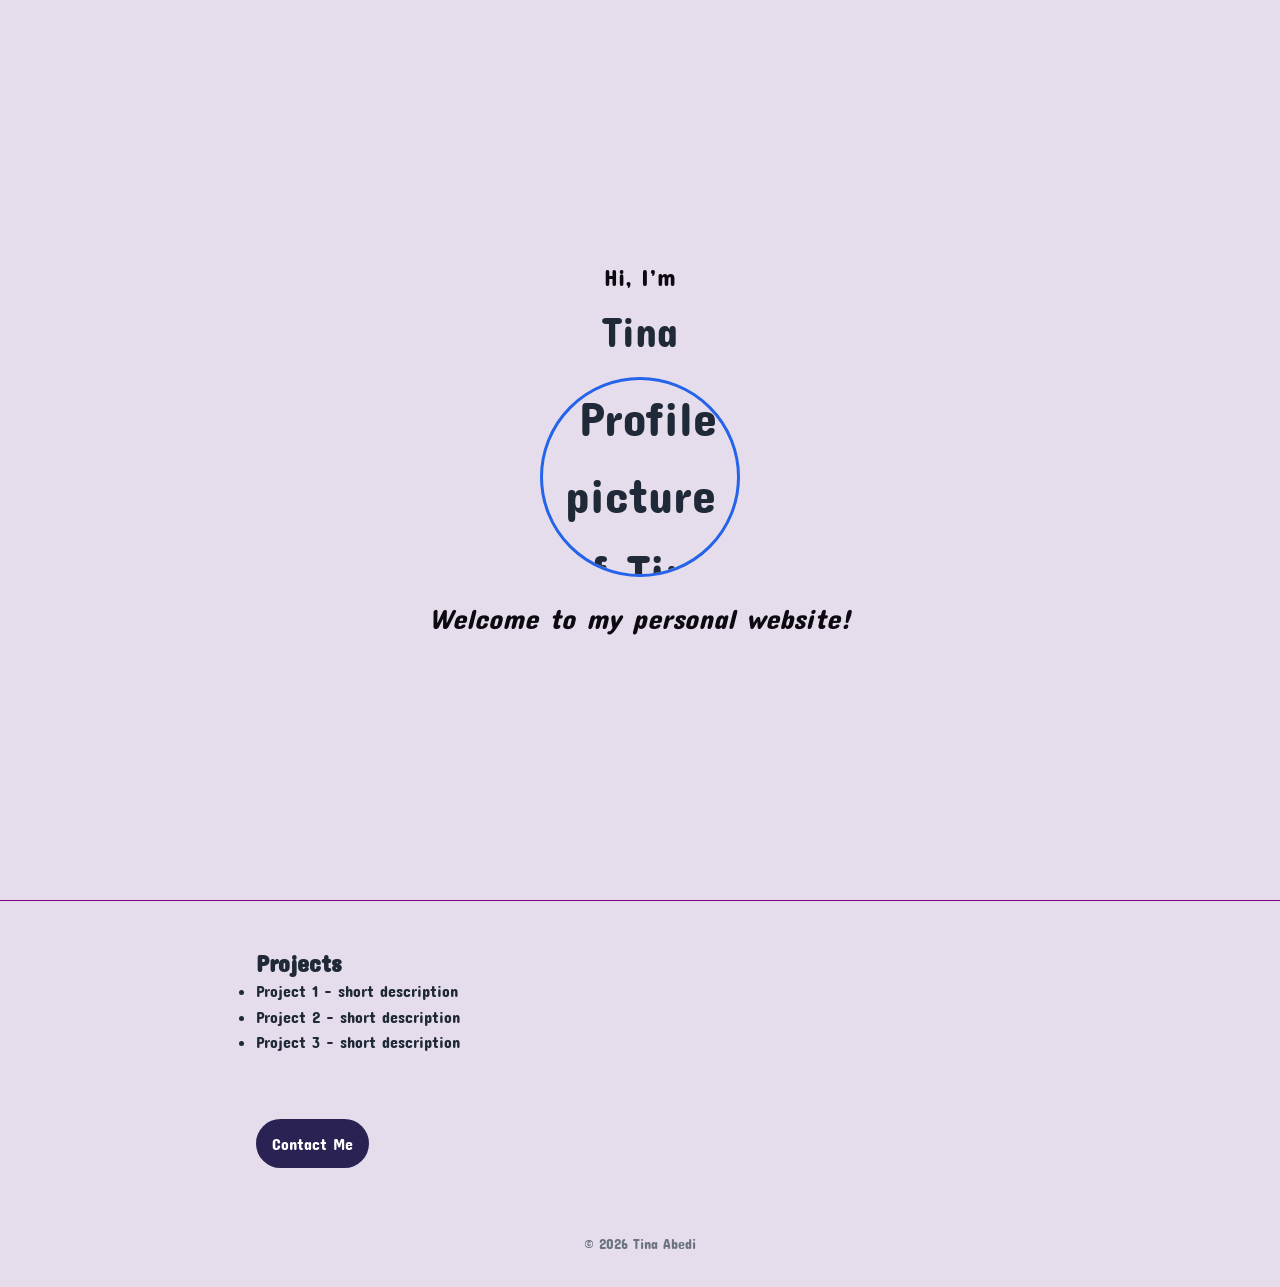
==== index.html @ 7f7a317a "Update index.html" ====
<!DOCTYPE html>
<html lang="en">
<head>
  <meta charset="UTF-8" />
  <title>Tina Abedi | Portfolio</title>

  <!-- CSS -->
  <link rel="stylesheet" href="style.css">

  <!-- Google Font -->
  <link rel="preconnect" href="https://fonts.googleapis.com">
  <link rel="preconnect" href="https://fonts.gstatic.com" crossorigin>
  <link href="https://fonts.googleapis.com/css2?family=Concert+One&display=swap" rel="stylesheet">
</head>

<body>

  <!-- HERO / INTRO -->
  <header class="site-header">
  <p class="intro">Hi, I’m</p>
  <h1>Tina</h1>
    <img src="images/Headshot.JPG" alt="Profile picture of Tina" class="profile-img">
  <p class="tagline">Welcome to my personal website!</p>
</header>


  <!-- MAIN CONTENT -->
  <main>

    <!-- PROJECTS -->
    <section id="projects">
      <h2>Projects</h2>
      <ul>
        <li>Project 1 – short description</li>
        <li>Project 2 – short description</li>
        <li>Project 3 – short description</li>
      </ul>
    </section>

    <section id="contact">
      <a href="mailto:tinaabedi@g.ucla.edu" class="email-button">
   Contact Me
 </a>

    </section>

  </main>

  <!-- FOOTER -->
  <footer class="site-footer">
    <p>© 2026 Tina Abedi</p>
  </footer>

</body>
</html>
---- style.css ----
:root {
  --bg: #E5DDEB;
  --text: #1f2937;
  --muted: #6b7280;
  --card: #ffffff;
  --accent: #2563eb;
}

* { box-sizing: border-box; margin: 0; padding: 0; }

body {
  font-family: "Concert One", sans-serif;
  font-weight: 400;
  font-style: normal;

  background: var(--bg);
  color: var(--text);
  line-height: 1.6;
}

.site-header {
  outline: 1px solid purple;
  min-height: 100vh;     
  display: flex;
  flex-direction: column;
  justify-content: center;
  align-items: center;
  font-size: clamp(2.2rem, 4.5vw, 3rem);
  font-weight: 400;

  text-align: center;       
  padding: 0 1rem;
  margin-bottom: 3rem;
}

.site-header .intro {
  font-size: 1.5rem;
  color: #0D0910;
  margin-bottom: 0.2rem;
}

.site-header h1 {
  font-size: clamp(2rem, 4vw, 2.6rem);
  font-weight: 400;
  margin-bottom: 0.3rem;
}

.site-header .tagline {
  font-size: 1.75rem;
  color: #0D0910;
  font-style: italic;
}

.profile-img {
  height: 200px;          
  width: 200px;              
  border-radius: 50%;       
  object-fit: cover;   
  border: 3px solid var(--accent); 
  margin: 1rem 0;         
}

@media (max-width: 600px) {
  .profile-img {
    height: 120px;
    width: 120px;
  }
}

.site-header p.intro,
.site-header h1,
.site-header p.tagline {
  margin: 0.25rem 0;
}



main {
  max-width: 800px;
  margin: auto;
  padding: 0 1rem;
}

section {
  margin-bottom: 3rem;
}

h1, h2, h3 {
  line-height: 1.25;
}

.project {
  background: var(--card);
  padding: 1.5rem;
  border-radius: 10px;
  margin-bottom: 1.5rem;
  box-shadow: 0 2px 8px rgba(0,0,0,0.05);
}

.project a {
  color: var(--accent);
  text-decoration: none;
  font-weight: 500;
}

.tech {
  color: var(--muted);
  font-size: 0.9rem;
}

.site-footer {
  text-align: center;
  color: var(--muted);
  font-size: 0.9rem;
  margin: 4rem auto 2rem;
}

.email-button {
  display: inline-block;
  margin-top: 1rem;
  padding: 0.75rem 1rem;

  background-color: #292253;
  color: white;

  border-radius: 999px;
  font-size: 1rem;
  text-decoration: none;

  cursor: pointer;
}

.email-button:hover {
  background-color: #786CC1;
}
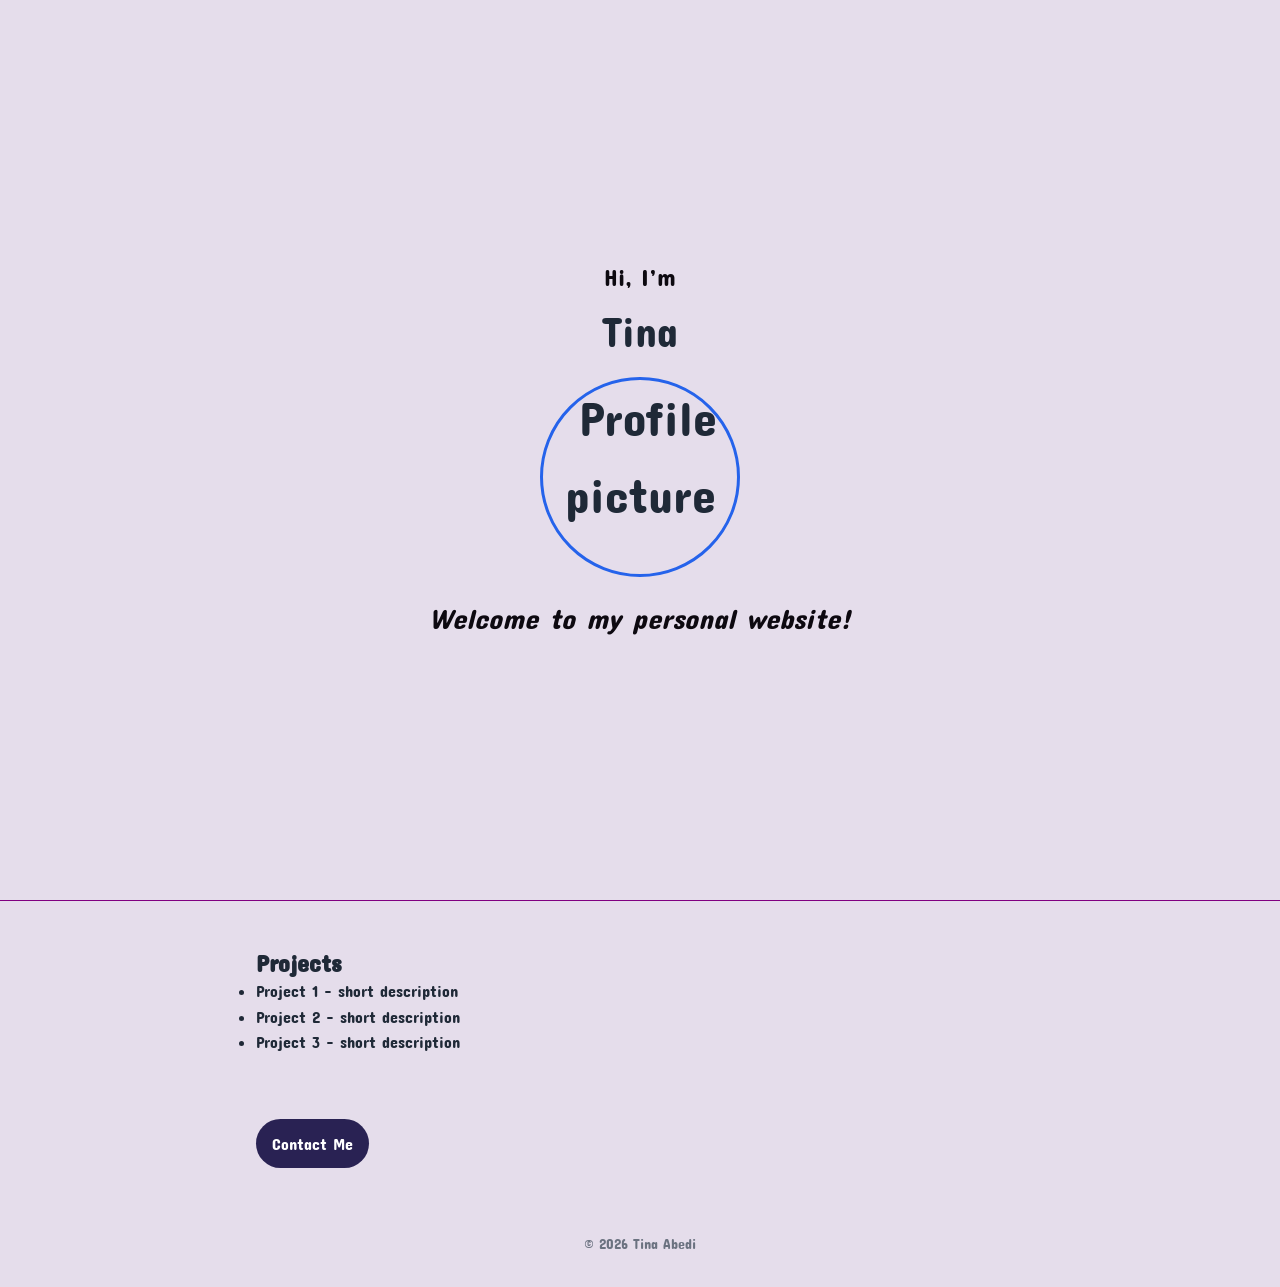
==== commit a04b1980: "Update index.html" ====
--- a/index.html
+++ b/index.html
@@ -19,7 +19,7 @@
   <header class="site-header">
   <p class="intro">Hi, I’m</p>
   <h1>Tina</h1>
-    <img src="images/Headshot.JPG" alt="Profile picture of Tina" class="profile-img">
+    <img src="images/Headshot.JPG" alt="Profile picture" class="profile-img">
   <p class="tagline">Welcome to my personal website!</p>
 </header>
 
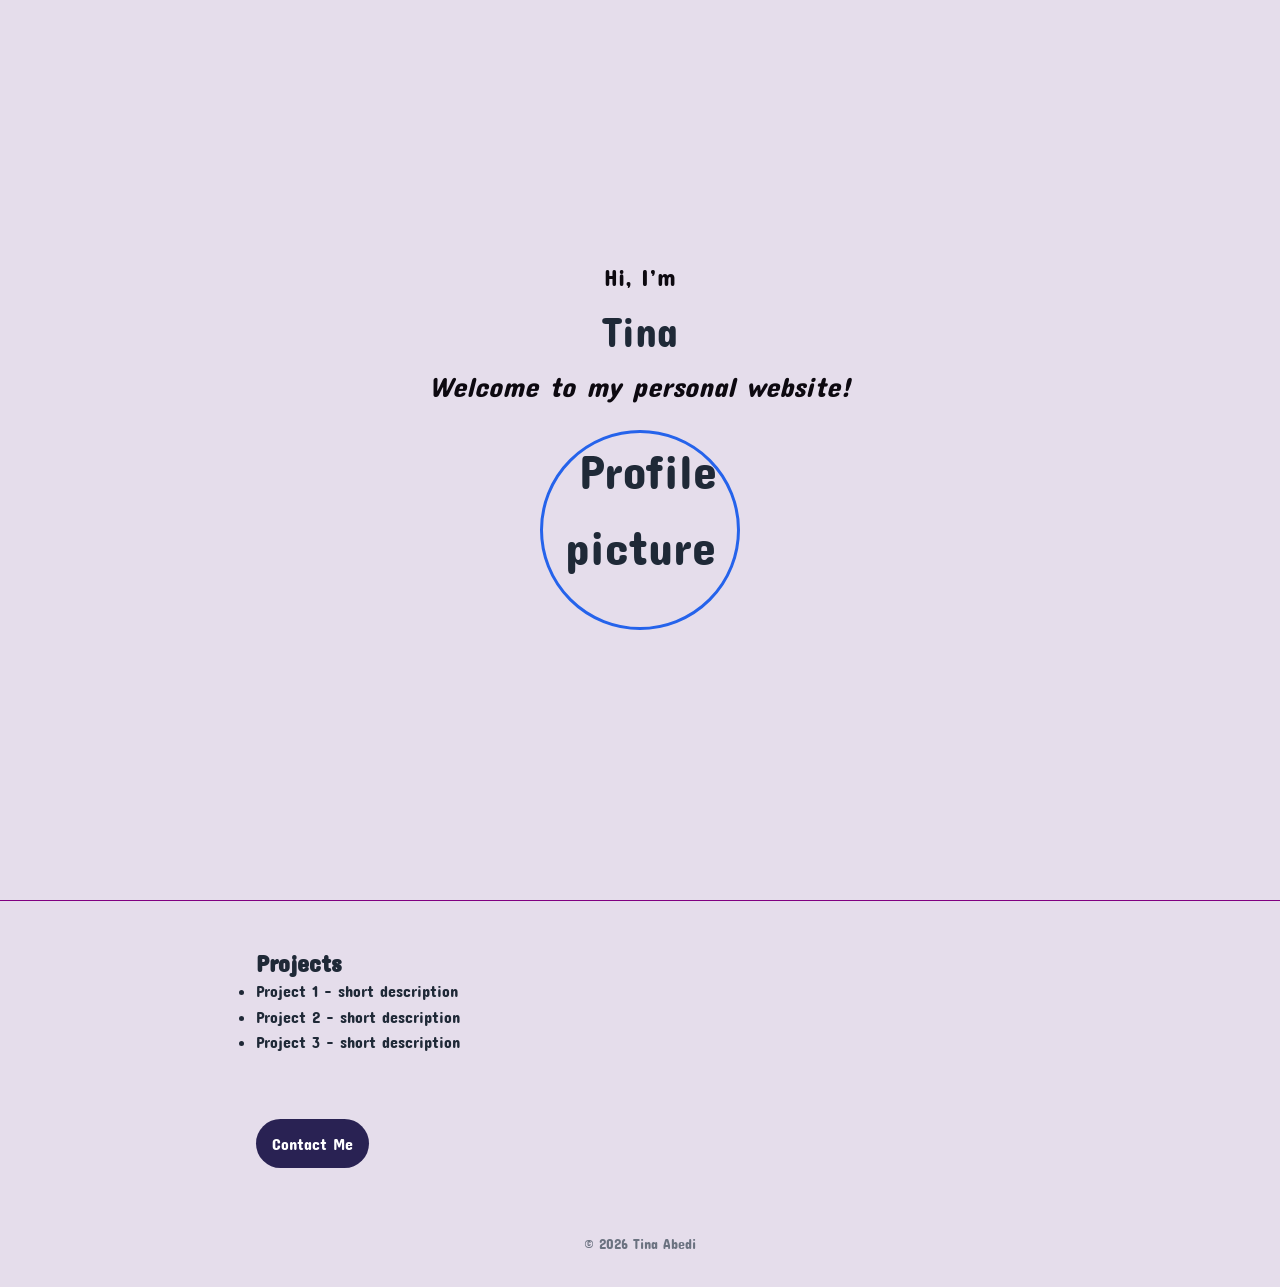
==== commit 8695c3a4: "Update index.html" ====
--- a/index.html
+++ b/index.html
@@ -19,8 +19,8 @@
   <header class="site-header">
   <p class="intro">Hi, I’m</p>
   <h1>Tina</h1>
+  <p class="tagline">Welcome to my personal website!</p>
     <img src="images/Headshot.JPG" alt="Profile picture" class="profile-img">
-  <p class="tagline">Welcome to my personal website!</p>
 </header>
 
 
--- a/style.css
+++ b/style.css
@@ -51,13 +51,15 @@
   font-style: italic;
 }
 
+
 .profile-img {
-  height: 200px;          
-  width: 200px;              
-  border-radius: 50%;       
-  object-fit: cover;   
-  border: 3px solid var(--accent); 
-  margin: 1rem 0;         
+  display: block;
+  margin: 1rem auto;     /* centers the image */
+  height: 200px;         /* adjust size to fit your header */
+  width: 200px;          /* square shape */
+  border-radius: 50%;    /* makes it circular */
+  object-fit: cover;     /* crops properly if image isn’t square */
+  border: 3px solid #2563eb; /* optional accent border */
 }
 
 @media (max-width: 600px) {
@@ -66,6 +68,7 @@
     width: 120px;
   }
 }
+
 
 .site-header p.intro,
 .site-header h1,
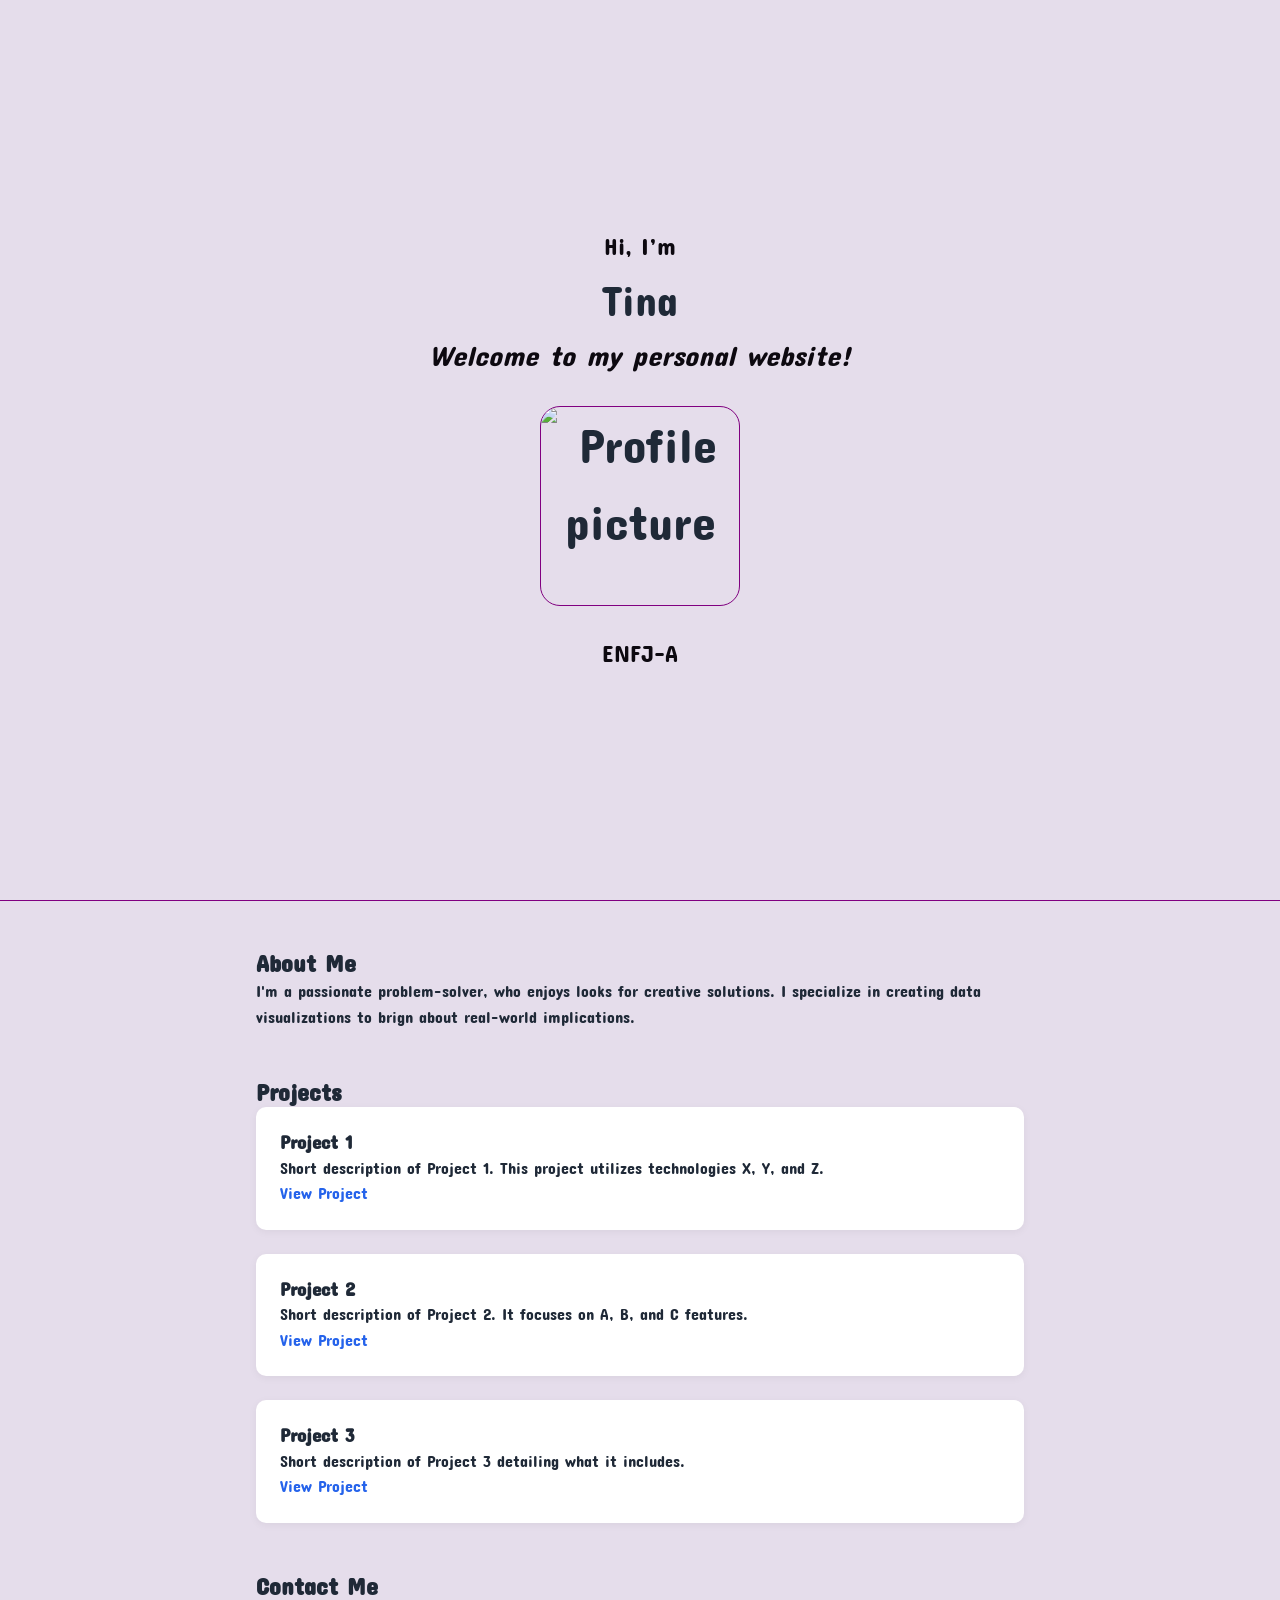
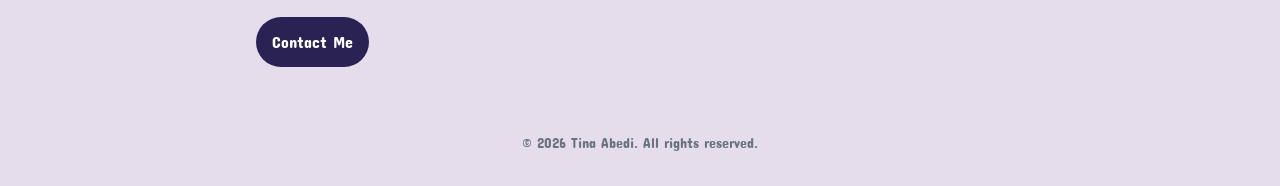
==== commit 17ea4e27: "Update index.html" ====
--- a/index.html
+++ b/index.html
@@ -1,55 +1,70 @@
 <!DOCTYPE html>
 <html lang="en">
 <head>
-  <meta charset="UTF-8" />
-  <title>Tina Abedi | Portfolio</title>
+    <meta charset="UTF-8" />
+    <title>Tina Abedi | Portfolio</title>
 
-  <!-- CSS -->
-  <link rel="stylesheet" href="style.css">
+    <!-- CSS -->
+    <link rel="stylesheet" href="style.css">
 
-  <!-- Google Font -->
-  <link rel="preconnect" href="https://fonts.googleapis.com">
-  <link rel="preconnect" href="https://fonts.gstatic.com" crossorigin>
-  <link href="https://fonts.googleapis.com/css2?family=Concert+One&display=swap" rel="stylesheet">
+    <!-- Google Font -->
+    <link rel="preconnect" href="https://fonts.googleapis.com">
+    <link rel="preconnect" href="https://fonts.gstatic.com" crossorigin>
+    <link href="https://fonts.googleapis.com/css2?family=Concert+One&display=swap" rel="stylesheet">
 </head>
 
 <body>
 
-  <!-- HERO / INTRO -->
-  <header class="site-header">
-  <p class="intro">Hi, I’m</p>
-  <h1>Tina</h1>
-  <p class="tagline">Welcome to my personal website!</p>
-    <img src="images/Headshot.JPG" alt="Profile picture" class="profile-img">
-</header>
+    <!-- HERO / INTRO -->
+    <header class="site-header">
+        <p class="intro">Hi, I’m</p>
+        <h1>Tina</h1>
+        <p class="tagline">Welcome to my personal website!</p>
+        <img src="images/Headshot.JPG" alt="Profile picture" class="profile-img">
+        <p class="intro">ENFJ-A</p>
+    </header>
 
+    <!-- MAIN CONTENT -->
+    <main>
 
-  <!-- MAIN CONTENT -->
-  <main>
+        <!-- ABOUT ME -->
+        <section id="about">
+            <h2>About Me</h2>
+            <p>I'm a passionate problem-solver, who enjoys looks for creative solutions. I specialize in creating data visualizations to brign about real-world implications.</p>
+        </section>
 
-    <!-- PROJECTS -->
-    <section id="projects">
-      <h2>Projects</h2>
-      <ul>
-        <li>Project 1 – short description</li>
-        <li>Project 2 – short description</li>
-        <li>Project 3 – short description</li>
-      </ul>
-    </section>
+        <!-- PROJECTS -->
+        <section id="projects">
+            <h2>Projects</h2>
+            <div class="project">
+                <h3>Project 1</h3>
+                <p>Short description of Project 1. This project utilizes technologies X, Y, and Z.</p>
+                <a href="link_to_project1" target="_blank">View Project</a> <!-- Replace with actual link -->
+            </div>
+            <div class="project">
+                <h3>Project 2</h3>
+                <p>Short description of Project 2. It focuses on A, B, and C features.</p>
+                <a href="link_to_project2" target="_blank">View Project</a> <!-- Replace with actual link -->
+            </div>
+            <div class="project">
+                <h3>Project 3</h3>
+                <p>Short description of Project 3 detailing what it includes.</p>
+                <a href="link_to_project3" target="_blank">View Project</a> <!-- Replace with actual link -->
+            </div>
+        </section>
 
-    <section id="contact">
-      <a href="mailto:tinaabedi@g.ucla.edu" class="email-button">
-   Contact Me
- </a>
+        <!-- CONTACT -->
+        <section id="contact">
+            <h2>Contact Me</h2>
+            <a href="mailto:tinaabedi@g.ucla.edu" class="email-button">Contact Me</a>
+        </section>
 
-    </section>
+    </main>
 
-  </main>
-
-  <!-- FOOTER -->
-  <footer class="site-footer">
-    <p>© 2026 Tina Abedi</p>
-  </footer>
+    <!-- FOOTER -->
+    <footer class="site-footer">
+        <p>© 2026 Tina Abedi. All rights reserved.</p>
+    </footer>
 
 </body>
 </html>
--- a/style.css
+++ b/style.css
@@ -54,12 +54,13 @@
 
 .profile-img {
   display: block;
-  margin: 1rem auto;     /* centers the image */
+  margin: 1.5rem auto;     /* centers the image */
   height: 200px;         /* adjust size to fit your header */
   width: 200px;          /* square shape */
-  border-radius: 50%;    /* makes it circular */
+  border-radius: 10%;    /* makes it circular */
   object-fit: cover;     /* crops properly if image isn’t square */
-  border: 3px solid #2563eb; /* optional accent border */
+  object-position: center 25%;
+  border: 1px solid purple; /* optional accent border */
 }
 
 @media (max-width: 600px) {
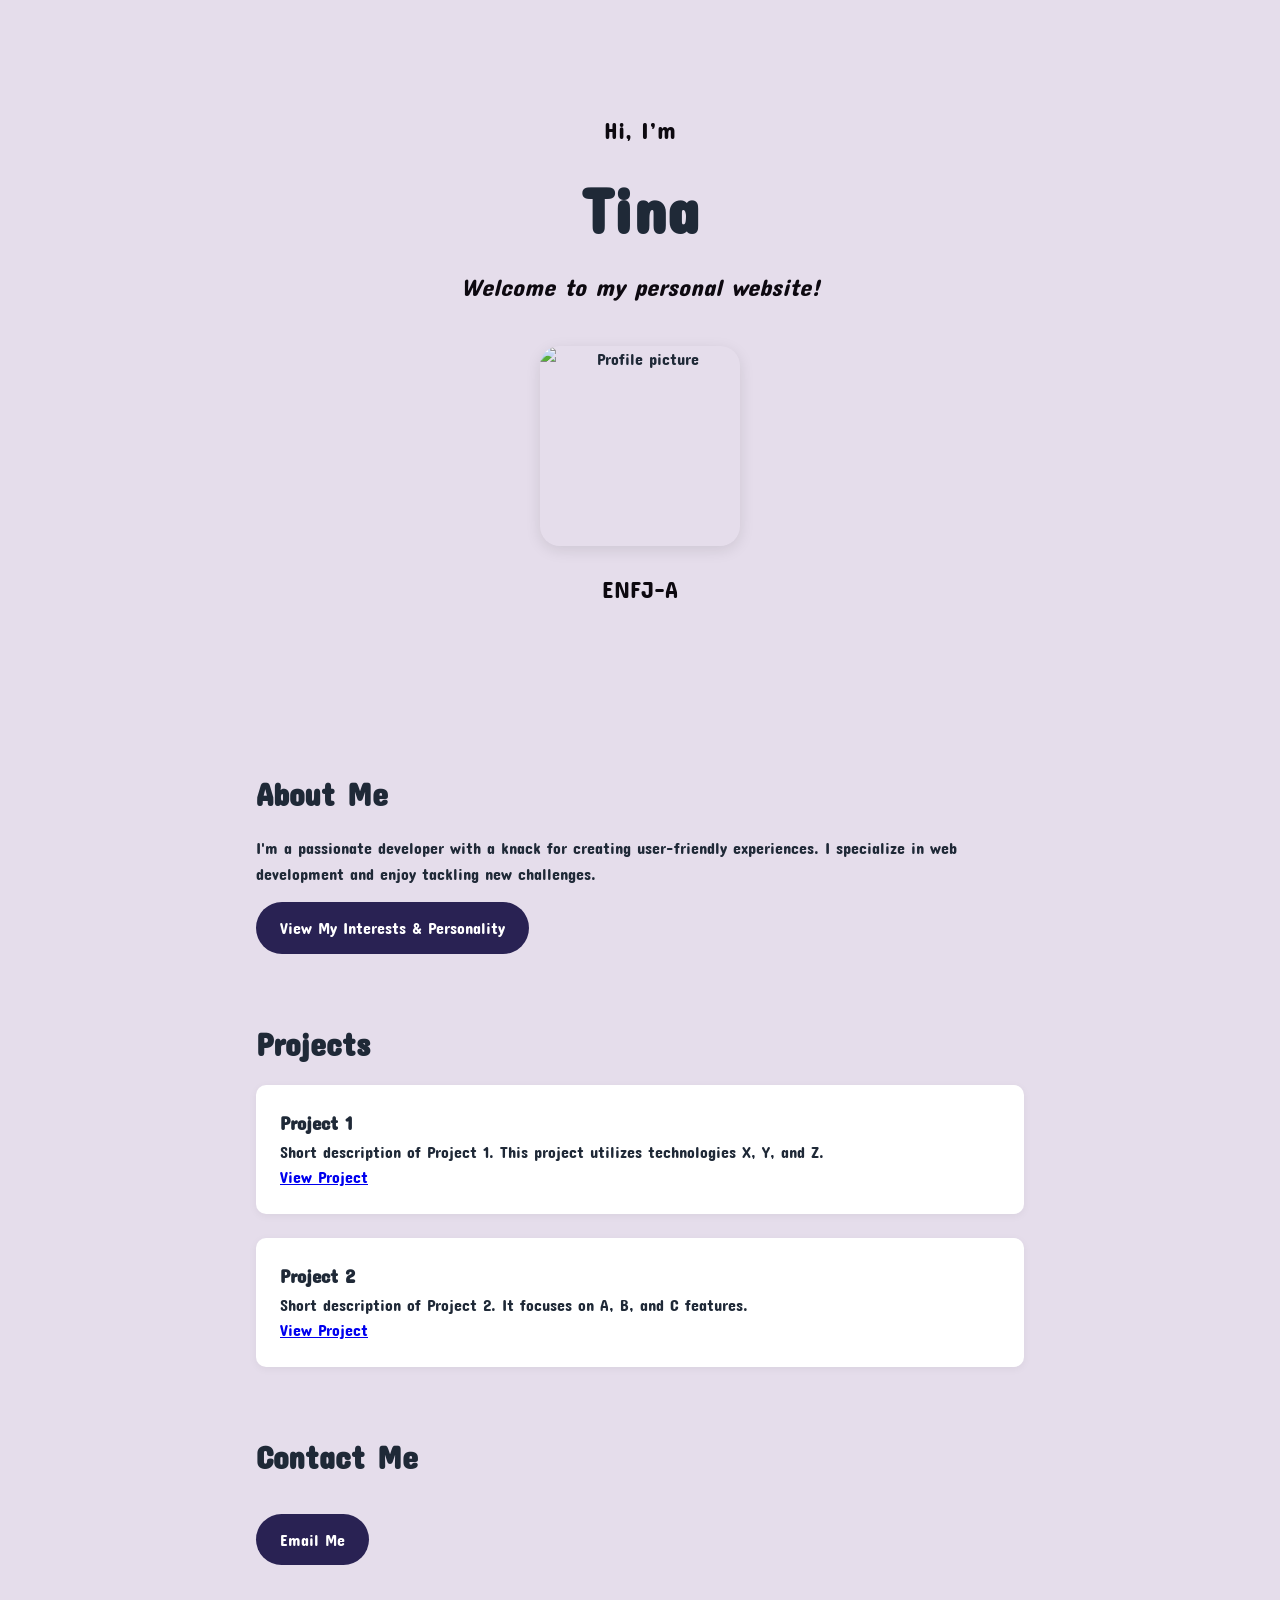
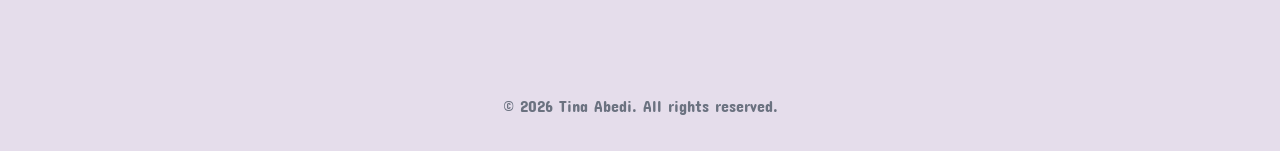
==== commit 7bbbec00: "Update index.html" ====
--- a/index.html
+++ b/index.html
@@ -2,20 +2,15 @@
 <html lang="en">
 <head>
     <meta charset="UTF-8" />
+    <meta name="viewport" content="width=device-width, initial-scale=1.0">
     <title>Tina Abedi | Portfolio</title>
-
-    <!-- CSS -->
     <link rel="stylesheet" href="style.css">
-
-    <!-- Google Font -->
     <link rel="preconnect" href="https://fonts.googleapis.com">
     <link rel="preconnect" href="https://fonts.gstatic.com" crossorigin>
     <link href="https://fonts.googleapis.com/css2?family=Concert+One&display=swap" rel="stylesheet">
 </head>
-
 <body>
 
-    <!-- HERO / INTRO -->
     <header class="site-header">
         <p class="intro">Hi, I’m</p>
         <h1>Tina</h1>
@@ -24,44 +19,33 @@
         <p class="intro">ENFJ-A</p>
     </header>
 
-    <!-- MAIN CONTENT -->
     <main>
-
-        <!-- ABOUT ME -->
         <section id="about">
             <h2>About Me</h2>
-            <p>I'm a passionate problem-solver, who enjoys looks for creative solutions. I specialize in creating data visualizations to brign about real-world implications.</p>
+            <p>I'm a passionate developer with a knack for creating user-friendly experiences. I specialize in web development and enjoy tackling new challenges.</p>
+            <a href="about.html" class="email-button">View My Interests & Personality</a>
         </section>
 
-        <!-- PROJECTS -->
         <section id="projects">
             <h2>Projects</h2>
             <div class="project">
                 <h3>Project 1</h3>
                 <p>Short description of Project 1. This project utilizes technologies X, Y, and Z.</p>
-                <a href="link_to_project1" target="_blank">View Project</a> <!-- Replace with actual link -->
+                <a href="#" target="_blank">View Project</a>
             </div>
             <div class="project">
                 <h3>Project 2</h3>
                 <p>Short description of Project 2. It focuses on A, B, and C features.</p>
-                <a href="link_to_project2" target="_blank">View Project</a> <!-- Replace with actual link -->
-            </div>
-            <div class="project">
-                <h3>Project 3</h3>
-                <p>Short description of Project 3 detailing what it includes.</p>
-                <a href="link_to_project3" target="_blank">View Project</a> <!-- Replace with actual link -->
+                <a href="#" target="_blank">View Project</a>
             </div>
         </section>
 
-        <!-- CONTACT -->
         <section id="contact">
             <h2>Contact Me</h2>
-            <a href="mailto:tinaabedi@g.ucla.edu" class="email-button">Contact Me</a>
+            <a href="mailto:tinaabedi@g.ucla.edu" class="email-button">Email Me</a>
         </section>
-
     </main>
 
-    <!-- FOOTER -->
     <footer class="site-footer">
         <p>© 2026 Tina Abedi. All rights reserved.</p>
     </footer>
--- a/style.css
+++ b/style.css
@@ -10,75 +10,59 @@
 
 body {
   font-family: "Concert One", sans-serif;
-  font-weight: 400;
-  font-style: normal;
-
   background: var(--bg);
   color: var(--text);
   line-height: 1.6;
 }
 
+/* HEADER & CENTERING */
 .site-header {
-  outline: 1px solid purple;
-  min-height: 100vh;     
+  min-height: 80vh;     
   display: flex;
   flex-direction: column;
   justify-content: center;
-  align-items: center;
-  font-size: clamp(2.2rem, 4.5vw, 3rem);
-  font-weight: 400;
-
+  align-items: center; /* Centers items horizontally */
   text-align: center;       
-  padding: 0 1rem;
+  padding: 2rem 1rem;
   margin-bottom: 3rem;
 }
 
-.site-header .intro {
-  font-size: 1.5rem;
-  color: #0D0910;
-  margin-bottom: 0.2rem;
-}
-
-.site-header h1 {
-  font-size: clamp(2rem, 4vw, 2.6rem);
-  font-weight: 400;
-  margin-bottom: 0.3rem;
-}
-
-.site-header .tagline {
-  font-size: 1.75rem;
-  color: #0D0910;
-  font-style: italic;
-}
-
-
 .profile-img {
   display: block;
-  margin: 1.5rem auto;     /* centers the image */
-  height: 200px;         /* adjust size to fit your header */
-  width: 200px;          /* square shape */
-  border-radius: 10%;    /* makes it circular */
-  object-fit: cover;     /* crops properly if image isn’t square */
-  object-position: center 25%;
-  border: 1px solid purple; /* optional accent border */
+  width: 200px;
+  height: 200px;
+  object-fit: cover; /* Keeps photo from stretching */
+  margin: 1.5rem auto; /* Top/Bottom margin 1.5rem, Left/Right Auto */
+  border-radius: 20px;
+  box-shadow: 0 4px 15px rgba(0,0,0,0.1);
 }
 
 @media (max-width: 600px) {
   .profile-img {
-    height: 120px;
-    width: 120px;
+    height: 150px;
+    width: 150px;
   }
 }
 
-
-.site-header p.intro,
-.site-header h1,
-.site-header p.tagline {
-  margin: 0.25rem 0;
+/* TYPOGRAPHY */
+.site-header .intro {
+  font-size: 1.5rem;
+  color: #0D0910;
 }
 
+.site-header h1 {
+  font-size: clamp(2.5rem, 6vw, 4rem);
+  margin: 0.5rem 0;
+}
 
+.site-header .tagline {
+  font-size: 1.5rem;
+  color: #0D0910;
+  font-style: italic;
+  margin-bottom: 1rem;
+}
 
+/* MAIN CONTENT */
 main {
   max-width: 800px;
   margin: auto;
@@ -86,11 +70,12 @@
 }
 
 section {
-  margin-bottom: 3rem;
+  margin-bottom: 4rem;
 }
 
-h1, h2, h3 {
-  line-height: 1.25;
+h2 {
+  margin-bottom: 1rem;
+  font-size: 2rem;
 }
 
 .project {
@@ -101,41 +86,25 @@
   box-shadow: 0 2px 8px rgba(0,0,0,0.05);
 }
 
-.project a {
-  color: var(--accent);
+/* BUTTONS */
+.email-button {
+  display: inline-block;
+  margin-top: 1rem;
+  padding: 0.8rem 1.5rem;
+  background-color: #292253;
+  color: white;
+  border-radius: 999px;
   text-decoration: none;
-  font-weight: 500;
+  transition: all 0.3s ease;
 }
 
-.tech {
-  color: var(--muted);
-  font-size: 0.9rem;
+.email-button:hover {
+  background-color: #786CC1;
+  transform: translateY(-2px);
 }
 
 .site-footer {
   text-align: center;
   color: var(--muted);
-  font-size: 0.9rem;
-  margin: 4rem auto 2rem;
+  padding: 4rem 0 2rem;
 }
-
-.email-button {
-  display: inline-block;
-  margin-top: 1rem;
-  padding: 0.75rem 1rem;
-
-  background-color: #292253;
-  color: white;
-
-  border-radius: 999px;
-  font-size: 1rem;
-  text-decoration: none;
-
-  cursor: pointer;
-}
-
-.email-button:hover {
-  background-color: #786CC1;
-}
-
-
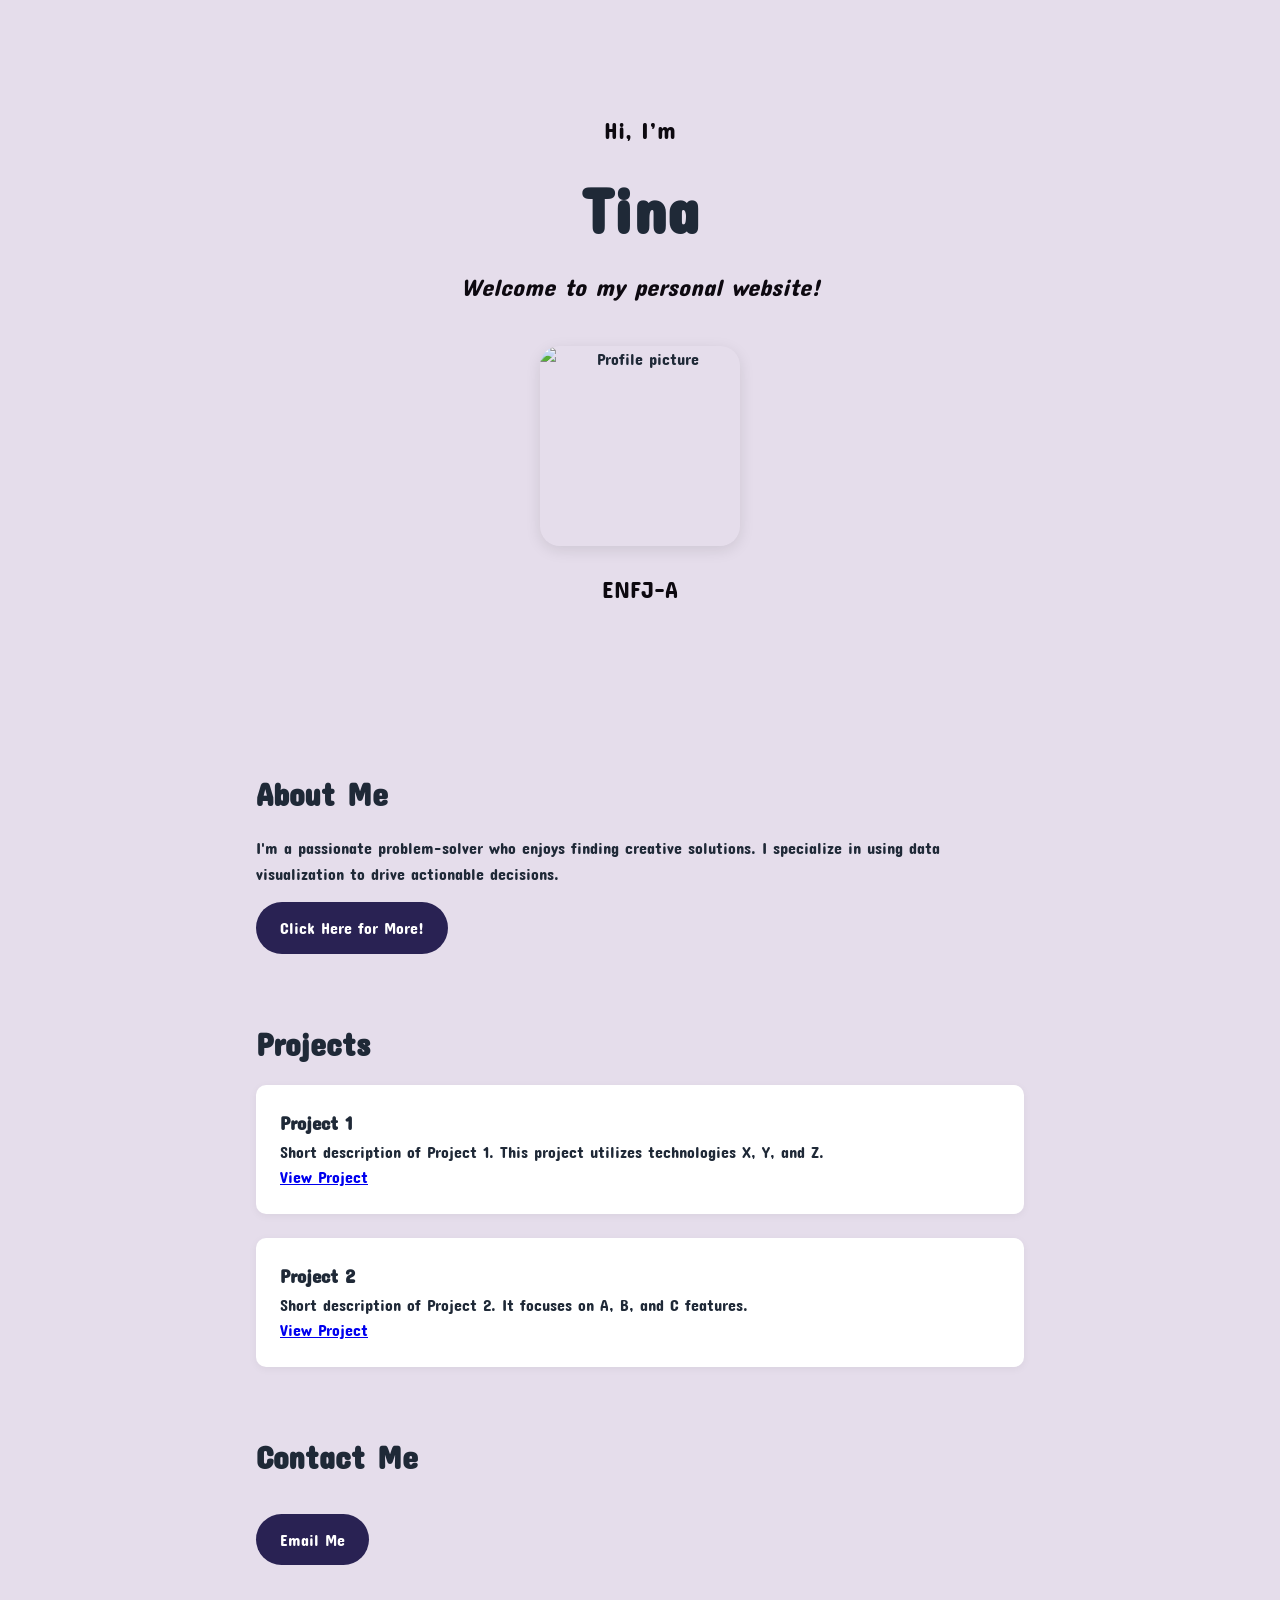
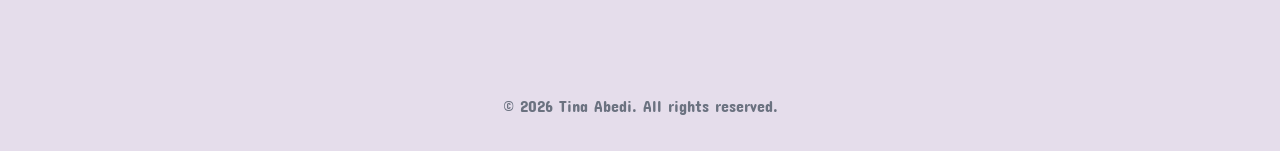
==== commit 70d2c977: "Update index.html" ====
--- a/index.html
+++ b/index.html
@@ -22,8 +22,8 @@
     <main>
         <section id="about">
             <h2>About Me</h2>
-            <p>I'm a passionate developer with a knack for creating user-friendly experiences. I specialize in web development and enjoy tackling new challenges.</p>
-            <a href="about.html" class="email-button">View My Interests & Personality</a>
+            <p>I'm a passionate problem-solver who enjoys finding creative solutions. I specialize in using data visualization to drive actionable decisions.</p>
+            <a href="about.html" class="email-button">Click Here for More!</a>
         </section>
 
         <section id="projects">
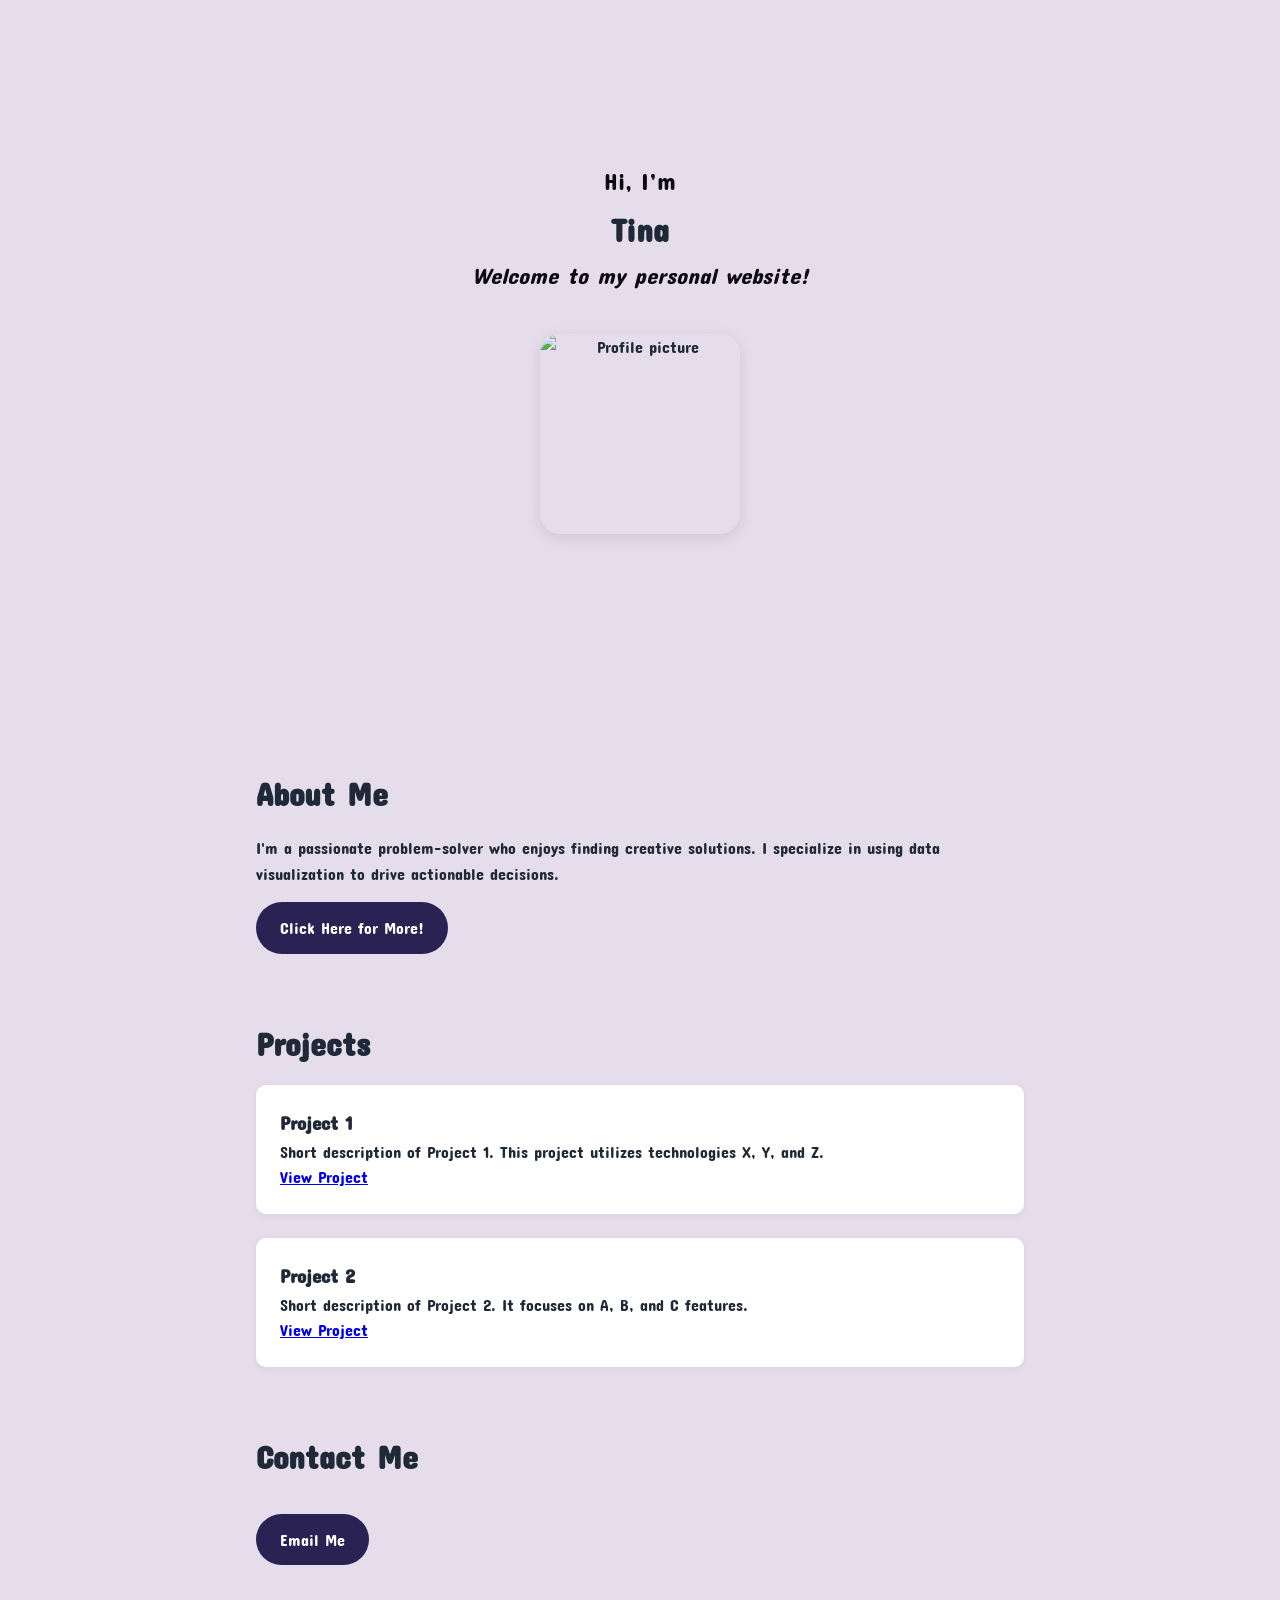
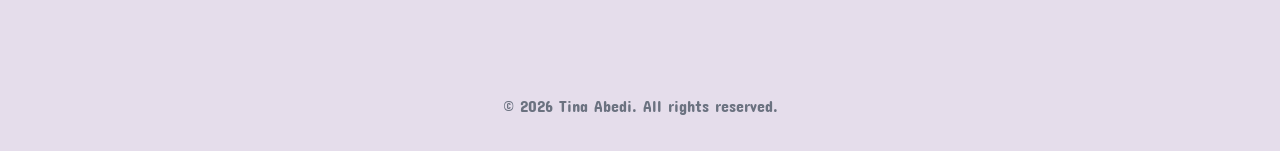
==== commit eb4ae4f1: "Update index.html" ====
--- a/index.html
+++ b/index.html
@@ -16,7 +16,6 @@
         <h1>Tina</h1>
         <p class="tagline">Welcome to my personal website!</p>
         <img src="images/Headshot.JPG" alt="Profile picture" class="profile-img">
-        <p class="intro">ENFJ-A</p>
     </header>
 
     <main>
--- a/style.css
+++ b/style.css
@@ -51,12 +51,13 @@
 }
 
 .site-header h1 {
-  font-size: clamp(2.5rem, 6vw, 4rem);
-  margin: 0.5rem 0;
+  font-size: 2rem, 5vw, 2.5rem);
+  margin: 0.2rem 0;
 }
 
+/* The "Welcome to my website" */
 .site-header .tagline {
-  font-size: 1.5rem;
+  font-size: 1.4rem; 
   color: #0D0910;
   font-style: italic;
   margin-bottom: 1rem;
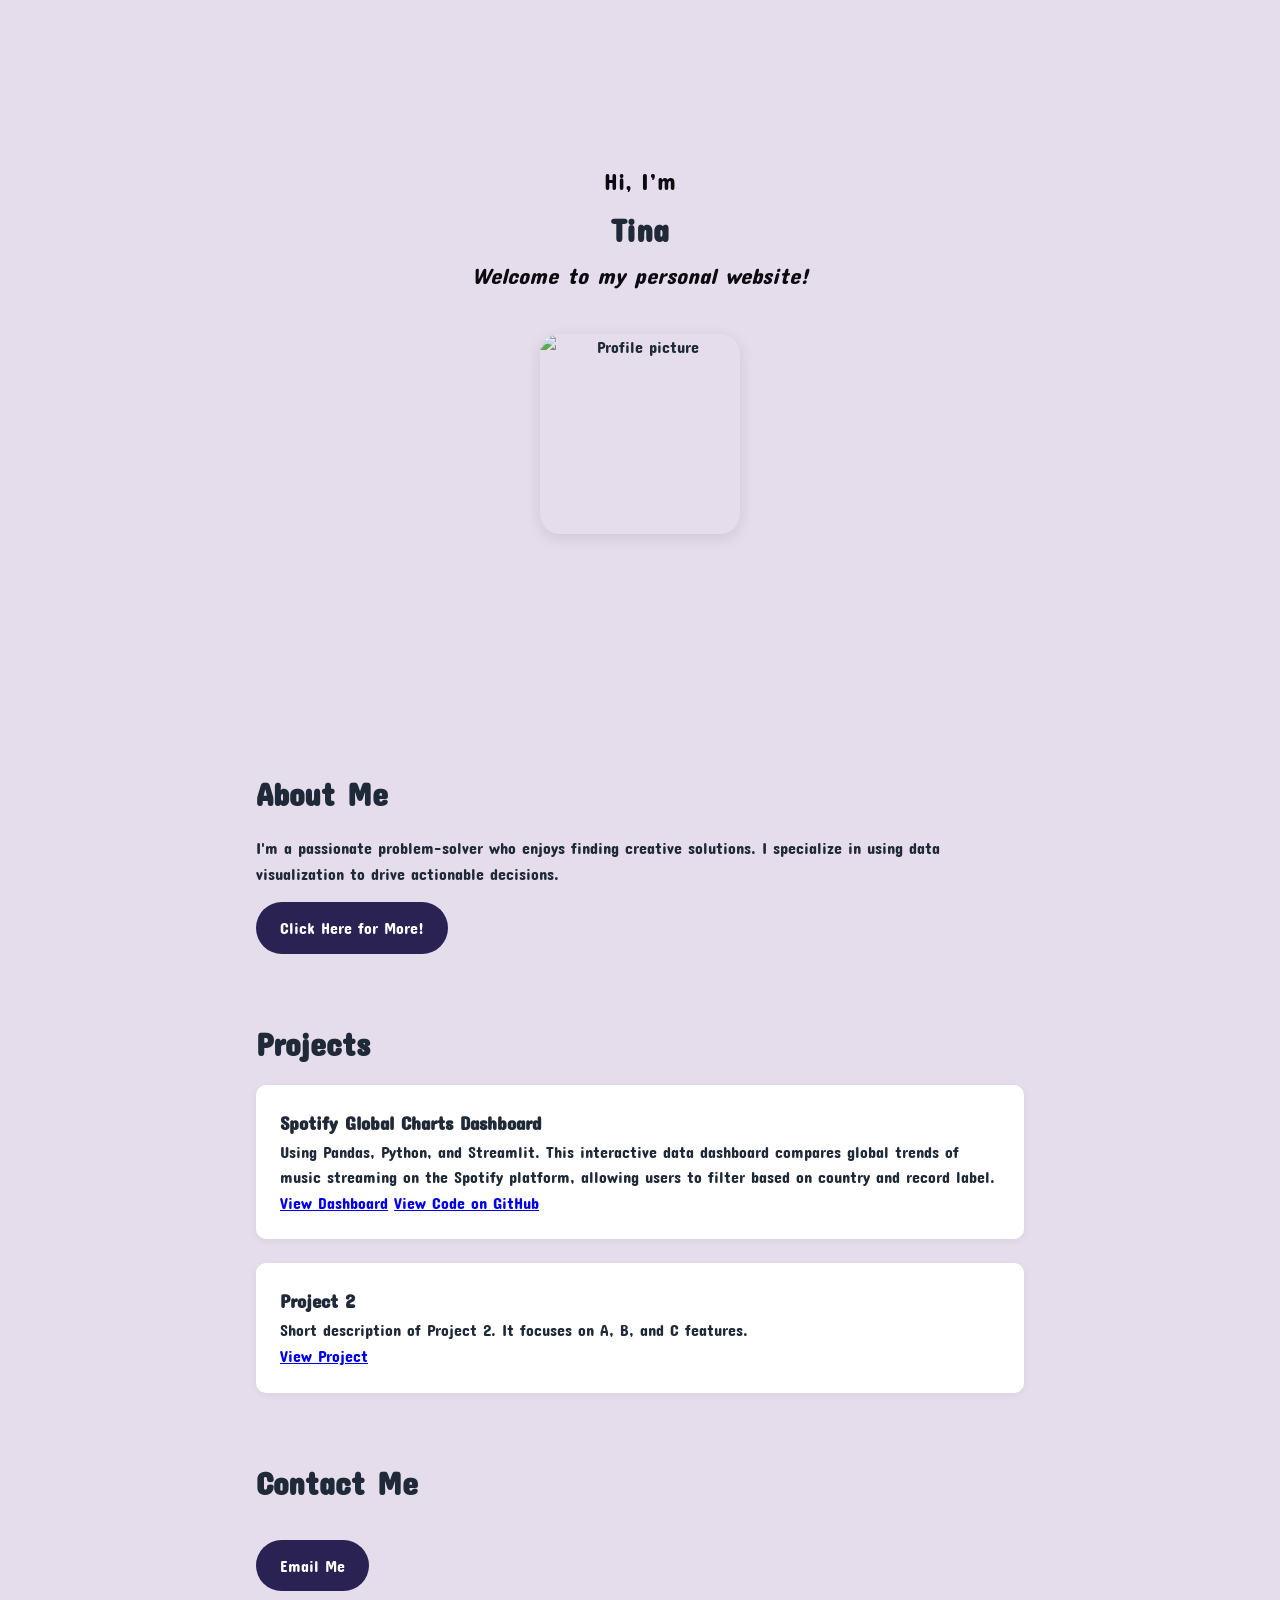
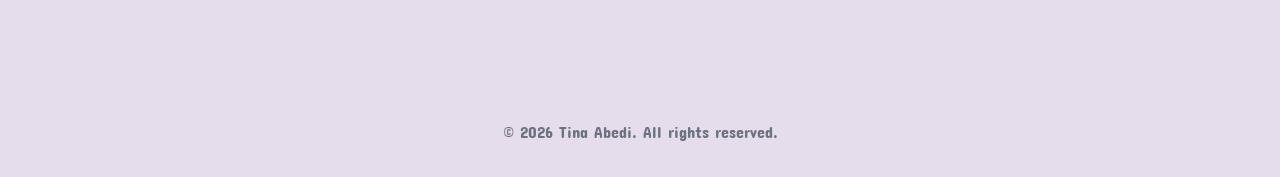
==== commit 21a424d6: "Update index.html with proj 1" ====
--- a/index.html
+++ b/index.html
@@ -28,9 +28,10 @@
         <section id="projects">
             <h2>Projects</h2>
             <div class="project">
-                <h3>Project 1</h3>
-                <p>Short description of Project 1. This project utilizes technologies X, Y, and Z.</p>
-                <a href="#" target="_blank">View Project</a>
+                <h3>Spotify Global Charts Dashboard</h3>
+                <p>Using Pandas, Python, and Streamlit. This interactive data dashboard compares global trends of music streaming on the Spotify platform, allowing users to filter based on country and record label.</p>
+                <a href="https://spotify-dashboard-tabedi-project.streamlit.app/" target="_blank">View Dashboard</a>
+        <a href="https://github.com/tina-abedi/spotify-dashboard" target="_blank">View Code on GitHub</a>
             </div>
             <div class="project">
                 <h3>Project 2</h3>
